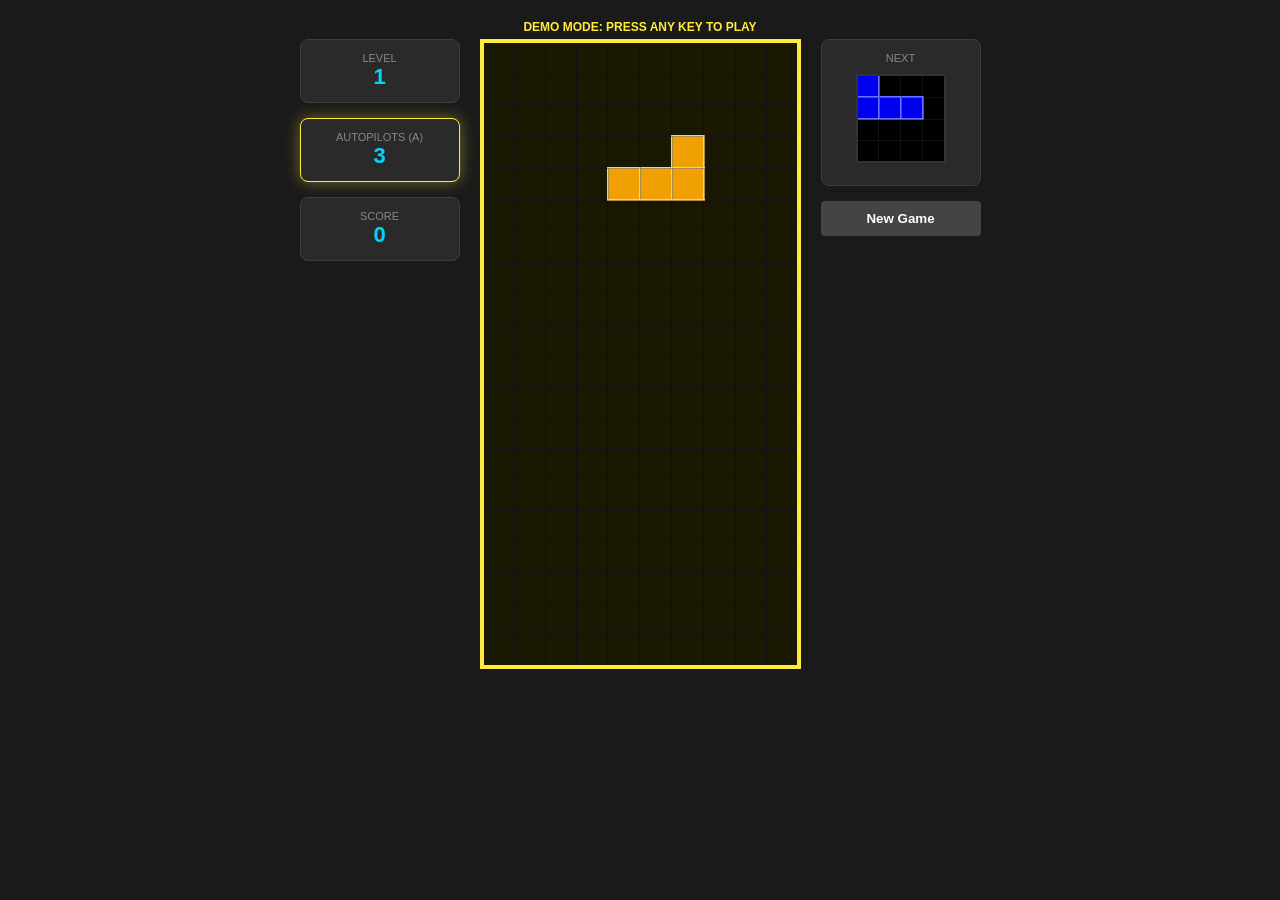
==== index.html @ 6cb23724 "renamed" ====
<!DOCTYPE html>
<html lang="en">
<head>
    <meta charset="UTF-8">
    <title>Tetris - Demo Mode & Autopilot</title>
    <style>
        body {
            display: flex; flex-direction: column; align-items: center;
            background-color: #1a1a1a; color: white; margin: 0;
            font-family: 'Segoe UI', sans-serif; padding-top: 20px;
        }
        .game-container { display: flex; gap: 20px; align-items: flex-start; }
        .side-panel { display: flex; flex-direction: column; gap: 15px; width: 160px; }
        
        .stat-box {
            background: #2a2a2a; padding: 12px; border-radius: 8px;
            text-align: center; border: 1px solid #3d3d3d; transition: 0.3s;
        }
        .stat-label { font-size: 11px; color: #888; text-transform: uppercase; }
        .stat-value { font-size: 22px; font-weight: bold; color: #00d4ff; }
        
        /* Autopilot/Demo Active State */
        .auto-active { border-color: #ffeb3b; box-shadow: 0 0 15px rgba(255, 235, 59, 0.4); }
        #auto-timer { color: #ffeb3b; font-variant-numeric: tabular-nums; }
        .demo-banner { color: #ffeb3b; font-weight: bold; font-size: 12px; margin-bottom: 5px; }

        table { border-collapse: collapse; background-color: #000; border: 4px solid #333; transition: background 0.2s; }
        .autopilot-bg { background-color: #1a1800; border-color: #ffeb3b; }
        td { width: 28px; height: 28px; border: 1px solid #111; }

        #preview-table { border: 2px solid #333; margin: 10px auto; }
        #preview-table td { width: 18px; height: 18px; }

        .color-0 { background-color: #00f0f0; border: 2px inset #70ffff; }
        .color-1 { background-color: #a000f0; border: 2px inset #e070ff; }
        .color-2 { background-color: #00f000; border: 2px inset #70ff70; }
        .color-3 { background-color: #f0f000; border: 2px inset #ffff70; }
        .color-4 { background-color: #f0a000; border: 2px inset #ffcf70; }
        .color-5 { background-color: #0000f0; border: 2px inset #7070ff; }
        .color-6 { background-color: #f00000; border: 2px inset #ff7070; }

        button { padding: 10px; cursor: pointer; background: #444; color: white; border: none; border-radius: 4px; font-weight: bold; }
        button:hover { background: #555; }
    </style>
</head>
<body>

    <div id="demo-msg" class="demo-banner">DEMO MODE: PRESS ANY KEY TO PLAY</div>
    <div class="game-container">
        <div class="side-panel">
            <div class="stat-box" id="level-box">
                <div class="stat-label">Level</div>
                <div id="level" class="stat-value">1</div>
            </div>
            <div class="stat-box" id="auto-box">
                <div class="stat-label">Autopilots (A)</div>
                <div id="auto-count" class="stat-value">3</div>
                <div id="auto-timer" style="font-size: 14px; display: none;">ACTIVE: 5.0s</div>
            </div>
            <div class="stat-box">
                <div class="stat-label">Score</div>
                <div id="score" class="stat-value">0</div>
            </div>
        </div>

        <table id="world"></table>

        <div class="side-panel">
            <div class="stat-box">
                <div class="stat-label">Next</div>
                <table id="preview-table"></table>
            </div>
            <button onclick="resetGame()">New Game</button>
        </div>
    </div>

<script>
const pieces = [
    { shape: ['xxxx'], color: 0 }, { shape: [' x ', 'xxx'], color: 1 }, 
    { shape: [' xx', 'xx '], color: 2 }, { shape: ['xx', 'xx'], color: 3 }, 
    { shape: ['  x','xxx'], color: 4 }, { shape: ['x  ','xxx'], color: 5 },
    { shape: ['xx ', ' xx'], color: 6 }
];

var field = {
    content: [], width: 10, height: 20,
    piece: null, nextPieceData: null,
    table: null, speed: 500, level: 1, isRunning: false,
    score: 0, timer: null, autoCharges: 3,
    isAutoActive: false, autoTimeLeft: 0, autoInterval: null,
    isDemoMode: false,

    init: function() {
        this.table = document.getElementById('world');
        this.resetInternalState();
        this.renderGrids();
        this.startDemo(); // Start in Demo Mode automatically
    },

    resetInternalState: function() {
        this.score = 0; this.level = 1; this.speed = 500; this.autoCharges = 3;
        this.content = Array.from({length: this.width}, () => Array(this.height).fill(false));
        this.nextPieceData = pieces[Math.floor(Math.random() * pieces.length)];
        this.isDemoMode = false;
        document.getElementById('demo-msg').style.visibility = 'hidden';
        this.updateUI();
    },

    renderGrids: function() {
        this.table.innerHTML = "";
        for(let y = 0; y < this.height; y++) {
            let row = this.table.insertRow();
            for(let x = 0; x < this.width; x++) row.insertCell();
        }
        this.previewTable = document.getElementById('preview-table');
        this.previewTable.innerHTML = "";
        for(let y = 0; y < 4; y++) {
            let row = this.previewTable.insertRow();
            for(let x = 0; x < 4; x++) row.insertCell();
        }
    },

    startDemo: function() {
        this.isDemoMode = true;
        this.isAutoActive = true;
        this.isRunning = true;
        document.getElementById('demo-msg').style.visibility = 'visible';
        document.getElementById('auto-box').classList.add('auto-active');
        document.getElementById('world').classList.add('autopilot-bg');
        this.addPiece();
        this.step();
    },

    addPiece: function() {
        const pData = this.nextPieceData;
        this.nextPieceData = pieces[Math.floor(Math.random() * pieces.length)];
        this.drawPreview();
        this.piece = new Piece(pData.shape, pData.color, this);
        if (!this.piece.canMove(0, 0)) { 
            if(this.isDemoMode) { this.resetInternalState(); this.startDemo(); return; } 
            this.gameOver(); return false; 
        }
        this.piece.markMe();
        return true;
    },

    drawPreview: function() {
        for(let y=0; y<4; y++) {
            for(let x=0; x<4; x++) {
                this.previewTable.rows[y].cells[x].className = "";
                if(this.nextPieceData.shape[y] && this.nextPieceData.shape[y][x] === 'x') {
                    this.previewTable.rows[y].cells[x].className = 'color-' + this.nextPieceData.color;
                }
            }
        }
    },

    step: function() {
        if (!this.isRunning) return;
        if (this.isAutoActive) this.runAutoLogic();

        if (this.piece) {
            if (!this.piece.move(0, 1)) {
                this.piece.fix();
                this.checkLines();
                this.piece = null;
                if(!this.addPiece()) return;
            }
        }
        this.timer = setTimeout(() => { this.step(); }, this.speed);
    },

    runAutoLogic: function() {
        if (!this.piece) return;
        if (!this.piece.target) this.piece.target = this.piece.calculateBestMove();

        if (this.piece.rotation !== this.piece.target.rot) {
            this.piece.rotate();
        } else if (this.piece.x < this.piece.target.x) {
            this.piece.move(1, 0);
        } else if (this.piece.x > this.piece.target.x) {
            this.piece.move(-1, 0);
        }
    },

    startAutopilot: function() {
        if (this.isDemoMode) return;
        if (this.autoCharges > 0 && !this.isAutoActive) {
            this.autoCharges--;
            this.isAutoActive = true;
            this.autoTimeLeft = 5.0;
            document.getElementById('auto-box').classList.add('auto-active');
            document.getElementById('world').classList.add('autopilot-bg');
            document.getElementById('auto-timer').style.display = 'block';
            this.updateUI();

            this.autoInterval = setInterval(() => {
                this.autoTimeLeft -= 0.1;
                document.getElementById('auto-timer').innerText = `ACTIVE: ${this.autoTimeLeft.toFixed(1)}s`;
                if (this.autoTimeLeft <= 0) this.stopAutopilot();
            }, 100);
        }
    },

    stopAutopilot: function() {
        this.isAutoActive = false;
        this.isDemoMode = false;
        clearInterval(this.autoInterval);
        document.getElementById('auto-box').classList.remove('auto-active');
        document.getElementById('world').classList.remove('autopilot-bg');
        document.getElementById('auto-timer').style.display = 'none';
        document.getElementById('demo-msg').style.visibility = 'hidden';
    },

    checkLines: function() {
        let cleared = 0;
        for (let y = this.height - 1; y >= 0; y--) {
            if (this.content.every(col => col[y] !== false)) {
                cleared++; this.removeLine(y); y++;
            }
        }
        if (cleared > 0) this.updateScore([0, 100, 300, 500, 800][cleared] * this.level);
    },

    removeLine: function(yLine) {
        for (let y = yLine; y > 0; y--) {
            for (let x = 0; x < this.width; x++) {
                this.content[x][y] = this.content[x][y-1];
                this.table.rows[y].cells[x].className = this.table.rows[y-1].cells[x].className;
            }
        }
    },

    updateScore: function(pts) {
        this.score += pts;
        let oldLvl = this.level;
        this.level = Math.floor(this.score / 1000) + 1;
        if (this.level > oldLvl) this.autoCharges++;
        this.speed = Math.max(100, 500 - (this.level * 30));
        this.updateUI();
    },

    updateUI: function() {
        document.getElementById('score').innerText = this.score;
        document.getElementById('level').innerText = this.level;
        document.getElementById('auto-count').innerText = this.isDemoMode ? "∞" : this.autoCharges;
    },

    gameOver: function() {
        this.isRunning = false; this.stopAutopilot();
        alert("Game Over! Score: " + this.score);
    }
};

function Piece(shape, colorIndex, field) {
    this.shape = shape; this.colorIndex = colorIndex; this.field = field;
    this.x = 3; this.y = 0; this.rotation = 0; this.target = null;

    this.rotate = function() {
        this.unmarkMe();
        let old = this.rotation; this.rotation = (this.rotation + 1) % 4;
        if (!this.canMove(0, 0)) this.rotation = old;
        this.markMe();
    };

    this.canMove = function(ax, ay, rot = this.rotation) {
        let {w, h} = this.dim(rot);
        for(let y = 0; y < h; y++) {
            for(let x = 0; x < w; x++) {
                if (this.shapeState(x, y, rot)) {
                    let nx = this.x + ax + x, ny = this.y + ay + y;
                    if (nx < 0 || nx >= this.field.width || ny >= this.field.height) return false;
                    if (ny >= 0 && this.field.content[nx][ny] !== false) return false;
                }
            }
        }
        return true;
    };

    this.shapeState = function(x, y, rot) {
        let ly = this.shape.length - 1, lx = this.shape[0].length - 1;
        if (rot === 0) return this.shape[y] && this.shape[y][x] === 'x';
        if (rot === 1) return this.shape[ly - x] && this.shape[ly - x][y] === 'x';
        if (rot === 2) return this.shape[ly - y] && this.shape[ly - y][lx - x] === 'x';
        if (rot === 3) return this.shape[x] && this.shape[x][lx - y] === 'x';
    };

    this.dim = function(rot) {
        return (rot % 2 === 0) ? { w: this.shape[0].length, h: this.shape.length } : { w: this.shape.length, h: this.shape[0].length };
    };

    this.move = function(dx, dy) {
        if (this.canMove(dx, dy)) {
            this.unmarkMe(); this.x += dx; this.y += dy; this.markMe();
            return true;
        }
        return false;
    };

    this.markMe = function() {
        let {w, h} = this.dim(this.rotation);
        for(let y = 0; y < h; y++)
            for(let x = 0; x < w; x++)
                if (this.shapeState(x, y, this.rotation)) this.field.table.rows[this.y+y].cells[this.x+x].className = 'color-'+this.colorIndex;
    };

    this.unmarkMe = function() {
        let {w, h} = this.dim(this.rotation);
        for(let y = 0; y < h; y++)
            for(let x = 0; x < w; x++)
                if (this.shapeState(x, y, this.rotation)) this.field.table.rows[this.y+y].cells[this.x+x].className = "";
    };

    this.fix = function() {
        let {w, h} = this.dim(this.rotation);
        for(let y = 0; y < h; y++)
            for(let x = 0; x < w; x++)
                if (this.shapeState(x, y, this.rotation) && this.y+y >= 0) this.field.content[this.x+x][this.y+y] = this.colorIndex;
    };

    this.calculateBestMove = function() {
        let bestX = 0, bestRot = 0, bestScore = -1000000;
        for (let r = 0; r < 4; r++) {
            for (let tx = -2; tx < this.field.width; tx++) {
                let tempX = this.x; this.x = tx; 
                if (this.canMove(0, 0, r)) {
                    let gy = 0; while (this.canMove(0, gy + 1, r)) gy++;
                    let score = gy * 10 - (Math.abs(tx - 4)); // Prefer middle if depth is equal
                    if (score > bestScore) { bestScore = score; bestX = tx; bestRot = r; }
                }
                this.x = tempX;
            }
        }
        return { x: bestX, rot: bestRot };
    };
}

function resetGame() {
    clearTimeout(field.timer); 
    field.stopAutopilot();
    field.init(); 
    field.isDemoMode = false;
    field.isRunning = true; 
    field.addPiece(); 
    field.step();
}

window.onkeydown = (e) => {
    // If demo is running, any key press takes over control
    if (field.isDemoMode) {
        field.stopAutopilot();
        resetGame();
        return;
    }

    if (!field.isRunning || field.isAutoActive) return;
    if (e.keyCode === 37) field.piece.move(-1, 0);
    if (e.keyCode === 39) field.piece.move(1, 0);
    if (e.keyCode === 40) field.piece.move(0, 1);
    if (e.keyCode === 38) field.piece.rotate();
    if (e.keyCode === 32) { e.preventDefault(); while(field.piece.move(0,1)); }
    if (e.keyCode === 65) field.startAutopilot();
};

field.init();
</script>
</body>
</html>
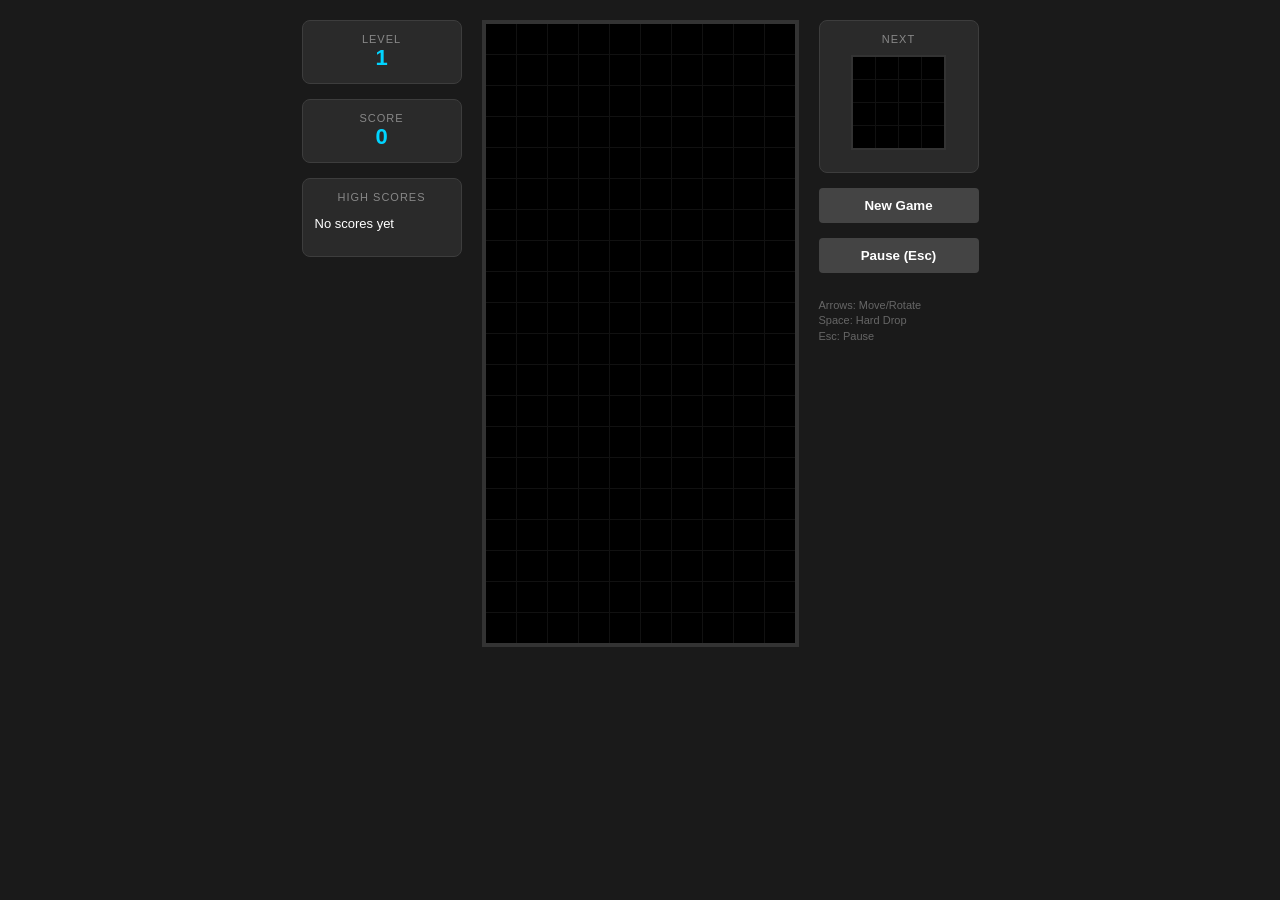
==== commit 800b59b9: "fixing by reverting" ====
--- a/index.html
+++ b/index.html
@@ -2,35 +2,38 @@
 <html lang="en">
 <head>
     <meta charset="UTF-8">
-    <title>Tetris - Demo Mode & Autopilot</title>
+    <title>Tetris JS - Ultimate Edition</title>
     <style>
         body {
-            display: flex; flex-direction: column; align-items: center;
-            background-color: #1a1a1a; color: white; margin: 0;
-            font-family: 'Segoe UI', sans-serif; padding-top: 20px;
+            display: flex;
+            flex-direction: column;
+            align-items: center;
+            background-color: #1a1a1a;
+            color: white;
+            margin: 0;
+            font-family: 'Segoe UI', sans-serif;
+            padding-top: 20px;
         }
         .game-container { display: flex; gap: 20px; align-items: flex-start; }
         .side-panel { display: flex; flex-direction: column; gap: 15px; width: 160px; }
         
         .stat-box {
-            background: #2a2a2a; padding: 12px; border-radius: 8px;
-            text-align: center; border: 1px solid #3d3d3d; transition: 0.3s;
-        }
-        .stat-label { font-size: 11px; color: #888; text-transform: uppercase; }
+            background: #2a2a2a;
+            padding: 12px;
+            border-radius: 8px;
+            text-align: center;
+            border: 1px solid #3d3d3d;
+        }
+        .stat-label { font-size: 11px; color: #888; text-transform: uppercase; letter-spacing: 1px; }
         .stat-value { font-size: 22px; font-weight: bold; color: #00d4ff; }
-        
-        /* Autopilot/Demo Active State */
-        .auto-active { border-color: #ffeb3b; box-shadow: 0 0 15px rgba(255, 235, 59, 0.4); }
-        #auto-timer { color: #ffeb3b; font-variant-numeric: tabular-nums; }
-        .demo-banner { color: #ffeb3b; font-weight: bold; font-size: 12px; margin-bottom: 5px; }
-
-        table { border-collapse: collapse; background-color: #000; border: 4px solid #333; transition: background 0.2s; }
-        .autopilot-bg { background-color: #1a1800; border-color: #ffeb3b; }
-        td { width: 28px; height: 28px; border: 1px solid #111; }
+
+        table { border-collapse: collapse; background-color: #000; border: 4px solid #333; }
+        td { width: 28px; height: 28px; border: 1px solid #111; position: relative; }
 
         #preview-table { border: 2px solid #333; margin: 10px auto; }
-        #preview-table td { width: 18px; height: 18px; }
-
+        #preview-table td { width: 20px; height: 20px; }
+
+        /* Piece Colors */
         .color-0 { background-color: #00f0f0; border: 2px inset #70ffff; }
         .color-1 { background-color: #a000f0; border: 2px inset #e070ff; }
         .color-2 { background-color: #00f000; border: 2px inset #70ff70; }
@@ -39,27 +42,36 @@
         .color-5 { background-color: #0000f0; border: 2px inset #7070ff; }
         .color-6 { background-color: #f00000; border: 2px inset #ff7070; }
 
-        button { padding: 10px; cursor: pointer; background: #444; color: white; border: none; border-radius: 4px; font-weight: bold; }
-        button:hover { background: #555; }
+        /* Ghost Piece Styling */
+        .ghost { 
+            opacity: 0.3; 
+            border: 1px dashed rgba(255,255,255,0.5) !important;
+            background-image: linear-gradient(45deg, rgba(255,255,255,0.1) 25%, transparent 25%);
+        }
+
+        .controls-hint { font-size: 11px; color: #666; margin-top: 10px; line-height: 1.4; }
+        button { padding: 10px; cursor: pointer; background: #444; color: white; border: none; border-radius: 4px; font-weight: bold; transition: 0.2s; }
+        button:hover { background: #00d4ff; color: #000; }
+
+        #high-scores { list-style: none; padding: 0; text-align: left; font-size: 13px; }
+        #high-scores li { display: flex; justify-content: space-between; margin-bottom: 4px; padding: 2px 0; border-bottom: 1px solid #333; }
     </style>
 </head>
 <body>
 
-    <div id="demo-msg" class="demo-banner">DEMO MODE: PRESS ANY KEY TO PLAY</div>
     <div class="game-container">
         <div class="side-panel">
-            <div class="stat-box" id="level-box">
+            <div class="stat-box">
                 <div class="stat-label">Level</div>
                 <div id="level" class="stat-value">1</div>
-            </div>
-            <div class="stat-box" id="auto-box">
-                <div class="stat-label">Autopilots (A)</div>
-                <div id="auto-count" class="stat-value">3</div>
-                <div id="auto-timer" style="font-size: 14px; display: none;">ACTIVE: 5.0s</div>
             </div>
             <div class="stat-box">
                 <div class="stat-label">Score</div>
                 <div id="score" class="stat-value">0</div>
+            </div>
+            <div class="stat-box">
+                <div class="stat-label">High Scores</div>
+                <ul id="high-scores"></ul>
             </div>
         </div>
 
@@ -71,39 +83,59 @@
                 <table id="preview-table"></table>
             </div>
             <button onclick="resetGame()">New Game</button>
+            <button id="pauseBtn" onclick="togglePause()">Pause (Esc)</button>
+            
+            <div class="controls-hint">
+                Arrows: Move/Rotate<br>
+                Space: Hard Drop<br>
+                Esc: Pause
+            </div>
         </div>
     </div>
 
 <script>
 const pieces = [
-    { shape: ['xxxx'], color: 0 }, { shape: [' x ', 'xxx'], color: 1 }, 
-    { shape: [' xx', 'xx '], color: 2 }, { shape: ['xx', 'xx'], color: 3 }, 
-    { shape: ['  x','xxx'], color: 4 }, { shape: ['x  ','xxx'], color: 5 },
+    { shape: ['xxxx'], color: 0 }, 
+    { shape: [' x ', 'xxx'], color: 1 }, 
+    { shape: [' xx', 'xx '], color: 2 }, 
+    { shape: ['xx', 'xx'], color: 3 }, 
+    { shape: ['  x','xxx'], color: 4 }, 
+    { shape: ['x  ','xxx'], color: 5 },
     { shape: ['xx ', ' xx'], color: 6 }
 ];
 
 var field = {
-    content: [], width: 10, height: 20,
-    piece: null, nextPieceData: null,
-    table: null, speed: 500, level: 1, isRunning: false,
-    score: 0, timer: null, autoCharges: 3,
-    isAutoActive: false, autoTimeLeft: 0, autoInterval: null,
-    isDemoMode: false,
-
+    content: [],
+    width: 10,
+    height: 20,
+    piece: null,
+    nextPieceData: null,
+    table: null,
+    previewTable: null,
+    speed: 500,
+    level: 1,
+    isRunning: false,
+    isPaused: false,
+    score: 0,
+    timer: null,
+    
     init: function() {
         this.table = document.getElementById('world');
+        this.previewTable = document.getElementById('preview-table');
         this.resetInternalState();
         this.renderGrids();
-        this.startDemo(); // Start in Demo Mode automatically
+        this.updateHighScoresUI();
     },
 
     resetInternalState: function() {
-        this.score = 0; this.level = 1; this.speed = 500; this.autoCharges = 3;
+        this.score = 0;
+        this.level = 1;
+        this.speed = 500;
+        this.isPaused = false;
+        this.updateScore(0);
         this.content = Array.from({length: this.width}, () => Array(this.height).fill(false));
         this.nextPieceData = pieces[Math.floor(Math.random() * pieces.length)];
-        this.isDemoMode = false;
-        document.getElementById('demo-msg').style.visibility = 'hidden';
-        this.updateUI();
+        document.getElementById('level').innerText = this.level;
     },
 
     renderGrids: function() {
@@ -112,33 +144,22 @@
             let row = this.table.insertRow();
             for(let x = 0; x < this.width; x++) row.insertCell();
         }
-        this.previewTable = document.getElementById('preview-table');
         this.previewTable.innerHTML = "";
         for(let y = 0; y < 4; y++) {
             let row = this.previewTable.insertRow();
             for(let x = 0; x < 4; x++) row.insertCell();
         }
     },
-
-    startDemo: function() {
-        this.isDemoMode = true;
-        this.isAutoActive = true;
-        this.isRunning = true;
-        document.getElementById('demo-msg').style.visibility = 'visible';
-        document.getElementById('auto-box').classList.add('auto-active');
-        document.getElementById('world').classList.add('autopilot-bg');
-        this.addPiece();
-        this.step();
-    },
-
+    
     addPiece: function() {
         const pData = this.nextPieceData;
         this.nextPieceData = pieces[Math.floor(Math.random() * pieces.length)];
         this.drawPreview();
+
         this.piece = new Piece(pData.shape, pData.color, this);
-        if (!this.piece.canMove(0, 0)) { 
-            if(this.isDemoMode) { this.resetInternalState(); this.startDemo(); return; } 
-            this.gameOver(); return false; 
+        if (!this.piece.canMove(0, 0)) {
+            this.gameOver();
+            return false;
         }
         this.piece.markMe();
         return true;
@@ -156,9 +177,7 @@
     },
 
     step: function() {
-        if (!this.isRunning) return;
-        if (this.isAutoActive) this.runAutoLogic();
-
+        if (!this.isRunning || this.isPaused) return;
         if (this.piece) {
             if (!this.piece.move(0, 1)) {
                 this.piece.fix();
@@ -170,56 +189,19 @@
         this.timer = setTimeout(() => { this.step(); }, this.speed);
     },
 
-    runAutoLogic: function() {
-        if (!this.piece) return;
-        if (!this.piece.target) this.piece.target = this.piece.calculateBestMove();
-
-        if (this.piece.rotation !== this.piece.target.rot) {
-            this.piece.rotate();
-        } else if (this.piece.x < this.piece.target.x) {
-            this.piece.move(1, 0);
-        } else if (this.piece.x > this.piece.target.x) {
-            this.piece.move(-1, 0);
-        }
-    },
-
-    startAutopilot: function() {
-        if (this.isDemoMode) return;
-        if (this.autoCharges > 0 && !this.isAutoActive) {
-            this.autoCharges--;
-            this.isAutoActive = true;
-            this.autoTimeLeft = 5.0;
-            document.getElementById('auto-box').classList.add('auto-active');
-            document.getElementById('world').classList.add('autopilot-bg');
-            document.getElementById('auto-timer').style.display = 'block';
-            this.updateUI();
-
-            this.autoInterval = setInterval(() => {
-                this.autoTimeLeft -= 0.1;
-                document.getElementById('auto-timer').innerText = `ACTIVE: ${this.autoTimeLeft.toFixed(1)}s`;
-                if (this.autoTimeLeft <= 0) this.stopAutopilot();
-            }, 100);
-        }
-    },
-
-    stopAutopilot: function() {
-        this.isAutoActive = false;
-        this.isDemoMode = false;
-        clearInterval(this.autoInterval);
-        document.getElementById('auto-box').classList.remove('auto-active');
-        document.getElementById('world').classList.remove('autopilot-bg');
-        document.getElementById('auto-timer').style.display = 'none';
-        document.getElementById('demo-msg').style.visibility = 'hidden';
-    },
-
     checkLines: function() {
-        let cleared = 0;
+        let linesCleared = 0;
         for (let y = this.height - 1; y >= 0; y--) {
             if (this.content.every(col => col[y] !== false)) {
-                cleared++; this.removeLine(y); y++;
-            }
-        }
-        if (cleared > 0) this.updateScore([0, 100, 300, 500, 800][cleared] * this.level);
+                linesCleared++;
+                this.removeLine(y);
+                y++; 
+            }
+        }
+        if (linesCleared > 0) {
+            const bonus = [0, 100, 300, 500, 800];
+            this.updateScore(bonus[linesCleared] * this.level);
+        }
     },
 
     removeLine: function(yLine) {
@@ -229,46 +211,86 @@
                 this.table.rows[y].cells[x].className = this.table.rows[y-1].cells[x].className;
             }
         }
+        for (let x = 0; x < this.width; x++) {
+            this.content[x][0] = false;
+            this.table.rows[0].cells[x].className = "";
+        }
     },
 
     updateScore: function(pts) {
         this.score += pts;
-        let oldLvl = this.level;
-        this.level = Math.floor(this.score / 1000) + 1;
-        if (this.level > oldLvl) this.autoCharges++;
-        this.speed = Math.max(100, 500 - (this.level * 30));
-        this.updateUI();
-    },
-
-    updateUI: function() {
         document.getElementById('score').innerText = this.score;
-        document.getElementById('level').innerText = this.level;
-        document.getElementById('auto-count').innerText = this.isDemoMode ? "∞" : this.autoCharges;
+        let newLevel = Math.floor(this.score / 1000) + 1;
+        if (newLevel > this.level) {
+            this.level = newLevel;
+            this.speed = Math.max(80, 500 - (this.level * 35));
+            document.getElementById('level').innerText = this.level;
+        }
     },
 
     gameOver: function() {
-        this.isRunning = false; this.stopAutopilot();
-        alert("Game Over! Score: " + this.score);
+        this.isRunning = false;
+        this.saveHighScore(this.score);
+        alert("GAME OVER\nFinal Score: " + this.score);
+        this.updateHighScoresUI();
+    },
+
+    saveHighScore: function(score) {
+        let scores = JSON.parse(localStorage.getItem('tetris_scores_v2') || "[]");
+        scores.push(score);
+        scores.sort((a, b) => b - a);
+        localStorage.setItem('tetris_scores_v2', JSON.stringify(scores.slice(0, 5)));
+    },
+
+    updateHighScoresUI: function() {
+        const scores = JSON.parse(localStorage.getItem('tetris_scores_v2') || "[]");
+        const list = document.getElementById('high-scores');
+        list.innerHTML = scores.length ? scores.map((s, i) => `<li><span>#${i+1}</span> <span>${s}</span></li>`).join('') : "No scores yet";
     }
 };
 
 function Piece(shape, colorIndex, field) {
-    this.shape = shape; this.colorIndex = colorIndex; this.field = field;
-    this.x = 3; this.y = 0; this.rotation = 0; this.target = null;
-
+    this.shape = shape;
+    this.colorIndex = colorIndex;
+    this.field = field;
+    this.x = 3;
+    this.y = 0;
+    this.rotation = 0;
+    
     this.rotate = function() {
         this.unmarkMe();
-        let old = this.rotation; this.rotation = (this.rotation + 1) % 4;
-        if (!this.canMove(0, 0)) this.rotation = old;
+        let oldRot = this.rotation;
+        this.rotation = (this.rotation + 1) % 4;
+        if (!this.canMove(0, 0)) this.rotation = oldRot;
         this.markMe();
     };
-
-    this.canMove = function(ax, ay, rot = this.rotation) {
-        let {w, h} = this.dim(rot);
+        
+    this.shapeState = function(x, y) {   
+        let lx = this.shape[0].length - 1;
+        let ly = this.shape.length - 1;  
+        try {
+            switch(this.rotation) {
+                case 0: return this.shape[y] && this.shape[y][x] === 'x';
+                case 1: return this.shape[ly - x] && this.shape[ly - x][y] === 'x';
+                case 2: return this.shape[ly - y] && this.shape[ly - y][lx - x] === 'x';
+                case 3: return this.shape[x] && this.shape[x][lx - y] === 'x';
+            }
+        } catch(e) { return false; }
+    };
+    
+    this.dim = function() {
+        return (this.rotation % 2 === 0) ? 
+            { w: this.shape[0].length, h: this.shape.length } : 
+            { w: this.shape.length, h: this.shape[0].length };
+    };
+
+    this.canMove = function(ax, ay) {
+        let {w, h} = this.dim();
         for(let y = 0; y < h; y++) {
             for(let x = 0; x < w; x++) {
-                if (this.shapeState(x, y, rot)) {
-                    let nx = this.x + ax + x, ny = this.y + ay + y;
+                if (this.shapeState(x, y)) {
+                    let nx = this.x + ax + x;
+                    let ny = this.y + ay + y;
                     if (nx < 0 || nx >= this.field.width || ny >= this.field.height) return false;
                     if (ny >= 0 && this.field.content[nx][ny] !== false) return false;
                 }
@@ -277,92 +299,111 @@
         return true;
     };
 
-    this.shapeState = function(x, y, rot) {
-        let ly = this.shape.length - 1, lx = this.shape[0].length - 1;
-        if (rot === 0) return this.shape[y] && this.shape[y][x] === 'x';
-        if (rot === 1) return this.shape[ly - x] && this.shape[ly - x][y] === 'x';
-        if (rot === 2) return this.shape[ly - y] && this.shape[ly - y][lx - x] === 'x';
-        if (rot === 3) return this.shape[x] && this.shape[x][lx - y] === 'x';
-    };
-
-    this.dim = function(rot) {
-        return (rot % 2 === 0) ? { w: this.shape[0].length, h: this.shape.length } : { w: this.shape.length, h: this.shape[0].length };
+    this.getGhostY = function() {
+        let ghostY = this.y;
+        while (this.canMove(0, (ghostY - this.y) + 1)) {
+            ghostY++;
+        }
+        return ghostY;
     };
 
     this.move = function(dx, dy) {
         if (this.canMove(dx, dy)) {
-            this.unmarkMe(); this.x += dx; this.y += dy; this.markMe();
+            this.unmarkMe();
+            this.x += dx; this.y += dy;    
+            this.markMe();
             return true;
         }
         return false;
     };
 
+    this.hardDrop = function() {
+        this.unmarkMe();
+        this.y = this.getGhostY();
+        this.markMe();
+        this.fix();
+        this.field.checkLines();
+        this.field.piece = null;
+        this.field.addPiece();
+    };
+    
     this.markMe = function() {
-        let {w, h} = this.dim(this.rotation);
-        for(let y = 0; y < h; y++)
-            for(let x = 0; x < w; x++)
-                if (this.shapeState(x, y, this.rotation)) this.field.table.rows[this.y+y].cells[this.x+x].className = 'color-'+this.colorIndex;
+        let {w, h} = this.dim();
+        let gy = this.getGhostY();
+        // Draw Ghost
+        for(let y = 0; y < h; y++) {
+            for(let x = 0; x < w; x++) {
+                if (this.shapeState(x, y)) {
+                    let cell = this.field.table.rows[gy+y].cells[this.x+x];
+                    cell.classList.add('color-' + this.colorIndex, 'ghost');
+                }
+            }
+        }
+        // Draw Piece
+        for(let y = 0; y < h; y++) {
+            for(let x = 0; x < w; x++) {
+                if (this.shapeState(x, y)) {
+                    let cell = this.field.table.rows[this.y+y].cells[this.x+x];
+                    cell.className = 'color-' + this.colorIndex; // overwrites ghost
+                }
+            }
+        }
     };
 
     this.unmarkMe = function() {
-        let {w, h} = this.dim(this.rotation);
-        for(let y = 0; y < h; y++)
-            for(let x = 0; x < w; x++)
-                if (this.shapeState(x, y, this.rotation)) this.field.table.rows[this.y+y].cells[this.x+x].className = "";
-    };
-
+        let {w, h} = this.dim();
+        let gy = this.getGhostY();
+        for(let y = 0; y < h; y++) {
+            for(let x = 0; x < w; x++) {
+                if (this.shapeState(x, y)) {
+                    this.field.table.rows[this.y+y].cells[this.x+x].className = "";
+                    this.field.table.rows[gy+y].cells[this.x+x].className = "";
+                }
+            }
+        }
+    };
+    
     this.fix = function() {
-        let {w, h} = this.dim(this.rotation);
-        for(let y = 0; y < h; y++)
-            for(let x = 0; x < w; x++)
-                if (this.shapeState(x, y, this.rotation) && this.y+y >= 0) this.field.content[this.x+x][this.y+y] = this.colorIndex;
-    };
-
-    this.calculateBestMove = function() {
-        let bestX = 0, bestRot = 0, bestScore = -1000000;
-        for (let r = 0; r < 4; r++) {
-            for (let tx = -2; tx < this.field.width; tx++) {
-                let tempX = this.x; this.x = tx; 
-                if (this.canMove(0, 0, r)) {
-                    let gy = 0; while (this.canMove(0, gy + 1, r)) gy++;
-                    let score = gy * 10 - (Math.abs(tx - 4)); // Prefer middle if depth is equal
-                    if (score > bestScore) { bestScore = score; bestX = tx; bestRot = r; }
-                }
-                this.x = tempX;
-            }
-        }
-        return { x: bestX, rot: bestRot };
+        let {w, h} = this.dim();
+        for(let y = 0; y < h; y++) {
+            for(let x = 0; x < w; x++) {
+                if (this.shapeState(x, y)) {
+                    if (this.y+y >= 0) this.field.content[this.x+x][this.y+y] = this.colorIndex;
+                }
+            }
+        }
     };
 }
 
+function togglePause() {
+    if (!field.isRunning) return;
+    field.isPaused = !field.isPaused;
+    document.getElementById('pauseBtn').innerText = field.isPaused ? 'Resume' : 'Pause (Esc)';
+    if (!field.isPaused) field.step();
+}
+
 function resetGame() {
-    clearTimeout(field.timer); 
-    field.stopAutopilot();
-    field.init(); 
-    field.isDemoMode = false;
-    field.isRunning = true; 
-    field.addPiece(); 
+    clearTimeout(field.timer);
+    field.init();
+    field.isRunning = true;
+    field.addPiece();
     field.step();
 }
 
-window.onkeydown = (e) => {
-    // If demo is running, any key press takes over control
-    if (field.isDemoMode) {
-        field.stopAutopilot();
-        resetGame();
-        return;
-    }
-
-    if (!field.isRunning || field.isAutoActive) return;
-    if (e.keyCode === 37) field.piece.move(-1, 0);
-    if (e.keyCode === 39) field.piece.move(1, 0);
-    if (e.keyCode === 40) field.piece.move(0, 1);
-    if (e.keyCode === 38) field.piece.rotate();
-    if (e.keyCode === 32) { e.preventDefault(); while(field.piece.move(0,1)); }
-    if (e.keyCode === 65) field.startAutopilot();
+window.onload = () => {
+    field.init();
+    window.onkeydown = (e) => {
+        if (e.keyCode === 27) togglePause();
+        if (!field.piece || field.isPaused) return;
+        switch(e.keyCode) {
+            case 37: field.piece.move(-1, 0); break;
+            case 39: field.piece.move(1, 0);  break;
+            case 40: field.piece.move(0, 1);  break;
+            case 38: field.piece.rotate();    break;
+            case 32: e.preventDefault(); field.piece.hardDrop(); break;
+        }
+    };
 };
-
-field.init();
 </script>
 </body>
 </html>
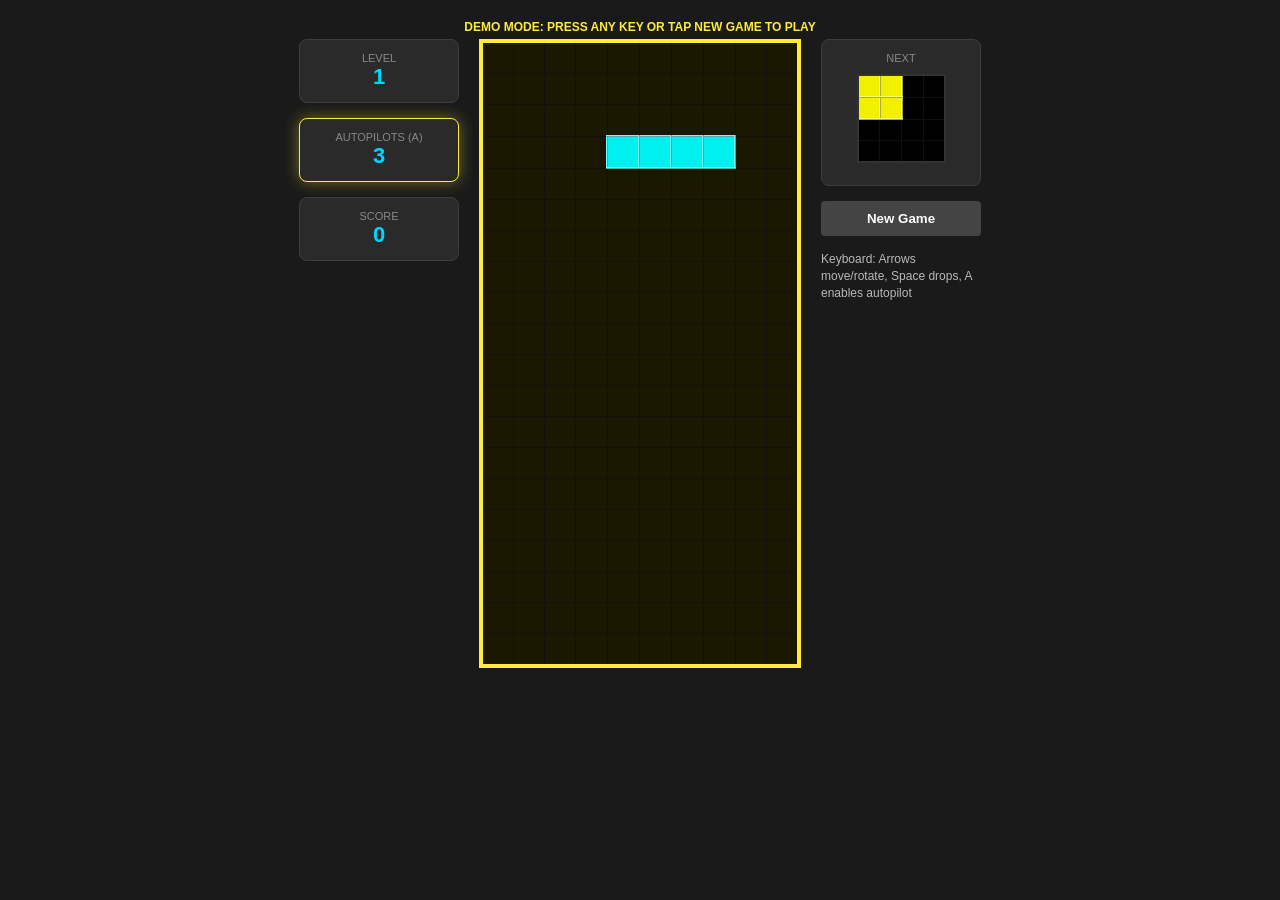
==== commit d6e36763: "added single screen, touch gestures" ====
--- a/index.html
+++ b/index.html
@@ -2,408 +2,63 @@
 <html lang="en">
 <head>
     <meta charset="UTF-8">
-    <title>Tetris JS - Ultimate Edition</title>
-    <style>
-        body {
-            display: flex;
-            flex-direction: column;
-            align-items: center;
-            background-color: #1a1a1a;
-            color: white;
-            margin: 0;
-            font-family: 'Segoe UI', sans-serif;
-            padding-top: 20px;
-        }
-        .game-container { display: flex; gap: 20px; align-items: flex-start; }
-        .side-panel { display: flex; flex-direction: column; gap: 15px; width: 160px; }
-        
-        .stat-box {
-            background: #2a2a2a;
-            padding: 12px;
-            border-radius: 8px;
-            text-align: center;
-            border: 1px solid #3d3d3d;
-        }
-        .stat-label { font-size: 11px; color: #888; text-transform: uppercase; letter-spacing: 1px; }
-        .stat-value { font-size: 22px; font-weight: bold; color: #00d4ff; }
-
-        table { border-collapse: collapse; background-color: #000; border: 4px solid #333; }
-        td { width: 28px; height: 28px; border: 1px solid #111; position: relative; }
-
-        #preview-table { border: 2px solid #333; margin: 10px auto; }
-        #preview-table td { width: 20px; height: 20px; }
-
-        /* Piece Colors */
-        .color-0 { background-color: #00f0f0; border: 2px inset #70ffff; }
-        .color-1 { background-color: #a000f0; border: 2px inset #e070ff; }
-        .color-2 { background-color: #00f000; border: 2px inset #70ff70; }
-        .color-3 { background-color: #f0f000; border: 2px inset #ffff70; }
-        .color-4 { background-color: #f0a000; border: 2px inset #ffcf70; }
-        .color-5 { background-color: #0000f0; border: 2px inset #7070ff; }
-        .color-6 { background-color: #f00000; border: 2px inset #ff7070; }
-
-        /* Ghost Piece Styling */
-        .ghost { 
-            opacity: 0.3; 
-            border: 1px dashed rgba(255,255,255,0.5) !important;
-            background-image: linear-gradient(45deg, rgba(255,255,255,0.1) 25%, transparent 25%);
-        }
-
-        .controls-hint { font-size: 11px; color: #666; margin-top: 10px; line-height: 1.4; }
-        button { padding: 10px; cursor: pointer; background: #444; color: white; border: none; border-radius: 4px; font-weight: bold; transition: 0.2s; }
-        button:hover { background: #00d4ff; color: #000; }
-
-        #high-scores { list-style: none; padding: 0; text-align: left; font-size: 13px; }
-        #high-scores li { display: flex; justify-content: space-between; margin-bottom: 4px; padding: 2px 0; border-bottom: 1px solid #333; }
-    </style>
+    <meta name="viewport" content="width=device-width, initial-scale=1.0, viewport-fit=cover">
+    <title>Tetris - Demo Mode & Autopilot</title>
+    <link rel="stylesheet" href="css/style.css">
 </head>
 <body>
+    <div id="demo-msg" class="demo-banner">DEMO MODE: PRESS ANY KEY OR TAP NEW GAME TO PLAY</div>
 
     <div class="game-container">
         <div class="side-panel">
-            <div class="stat-box">
+            <div class="stat-box" id="level-box">
                 <div class="stat-label">Level</div>
                 <div id="level" class="stat-value">1</div>
             </div>
+
+            <div class="stat-box" id="auto-box">
+                <div class="stat-label">Autopilots (A)</div>
+                <div id="auto-count" class="stat-value">3</div>
+                <div id="auto-timer">ACTIVE: 5.0s</div>
+            </div>
+
             <div class="stat-box">
                 <div class="stat-label">Score</div>
                 <div id="score" class="stat-value">0</div>
             </div>
-            <div class="stat-box">
-                <div class="stat-label">High Scores</div>
-                <ul id="high-scores"></ul>
-            </div>
         </div>
 
-        <table id="world"></table>
+        <table id="world" aria-label="Tetris board"></table>
 
         <div class="side-panel">
             <div class="stat-box">
                 <div class="stat-label">Next</div>
-                <table id="preview-table"></table>
+                <table id="preview-table" aria-label="Next piece"></table>
             </div>
-            <button onclick="resetGame()">New Game</button>
-            <button id="pauseBtn" onclick="togglePause()">Pause (Esc)</button>
-            
+
+            <button id="new-game-btn" type="button">New Game</button>
+
             <div class="controls-hint">
-                Arrows: Move/Rotate<br>
-                Space: Hard Drop<br>
-                Esc: Pause
+                Keyboard: Arrows move/rotate, Space drops, A enables autopilot
+            </div>
+
+            <div class="mobile-controls" aria-label="Touch controls">
+                <div class="mobile-controls-row">
+                    <button class="mobile-btn" type="button" data-action="rotate">Rotate</button>
+                    <button class="mobile-btn" type="button" data-action="drop">Drop</button>
+                </div>
+                <div class="mobile-controls-row">
+                    <button class="mobile-btn" type="button" data-action="left">Left</button>
+                    <button class="mobile-btn" type="button" data-action="down">Down</button>
+                    <button class="mobile-btn" type="button" data-action="right">Right</button>
+                </div>
+                <div class="mobile-controls-row">
+                    <button class="mobile-btn" type="button" data-action="autopilot">Autopilot</button>
+                </div>
             </div>
         </div>
     </div>
 
-<script>
-const pieces = [
-    { shape: ['xxxx'], color: 0 }, 
-    { shape: [' x ', 'xxx'], color: 1 }, 
-    { shape: [' xx', 'xx '], color: 2 }, 
-    { shape: ['xx', 'xx'], color: 3 }, 
-    { shape: ['  x','xxx'], color: 4 }, 
-    { shape: ['x  ','xxx'], color: 5 },
-    { shape: ['xx ', ' xx'], color: 6 }
-];
-
-var field = {
-    content: [],
-    width: 10,
-    height: 20,
-    piece: null,
-    nextPieceData: null,
-    table: null,
-    previewTable: null,
-    speed: 500,
-    level: 1,
-    isRunning: false,
-    isPaused: false,
-    score: 0,
-    timer: null,
-    
-    init: function() {
-        this.table = document.getElementById('world');
-        this.previewTable = document.getElementById('preview-table');
-        this.resetInternalState();
-        this.renderGrids();
-        this.updateHighScoresUI();
-    },
-
-    resetInternalState: function() {
-        this.score = 0;
-        this.level = 1;
-        this.speed = 500;
-        this.isPaused = false;
-        this.updateScore(0);
-        this.content = Array.from({length: this.width}, () => Array(this.height).fill(false));
-        this.nextPieceData = pieces[Math.floor(Math.random() * pieces.length)];
-        document.getElementById('level').innerText = this.level;
-    },
-
-    renderGrids: function() {
-        this.table.innerHTML = "";
-        for(let y = 0; y < this.height; y++) {
-            let row = this.table.insertRow();
-            for(let x = 0; x < this.width; x++) row.insertCell();
-        }
-        this.previewTable.innerHTML = "";
-        for(let y = 0; y < 4; y++) {
-            let row = this.previewTable.insertRow();
-            for(let x = 0; x < 4; x++) row.insertCell();
-        }
-    },
-    
-    addPiece: function() {
-        const pData = this.nextPieceData;
-        this.nextPieceData = pieces[Math.floor(Math.random() * pieces.length)];
-        this.drawPreview();
-
-        this.piece = new Piece(pData.shape, pData.color, this);
-        if (!this.piece.canMove(0, 0)) {
-            this.gameOver();
-            return false;
-        }
-        this.piece.markMe();
-        return true;
-    },
-
-    drawPreview: function() {
-        for(let y=0; y<4; y++) {
-            for(let x=0; x<4; x++) {
-                this.previewTable.rows[y].cells[x].className = "";
-                if(this.nextPieceData.shape[y] && this.nextPieceData.shape[y][x] === 'x') {
-                    this.previewTable.rows[y].cells[x].className = 'color-' + this.nextPieceData.color;
-                }
-            }
-        }
-    },
-
-    step: function() {
-        if (!this.isRunning || this.isPaused) return;
-        if (this.piece) {
-            if (!this.piece.move(0, 1)) {
-                this.piece.fix();
-                this.checkLines();
-                this.piece = null;
-                if(!this.addPiece()) return;
-            }
-        }
-        this.timer = setTimeout(() => { this.step(); }, this.speed);
-    },
-
-    checkLines: function() {
-        let linesCleared = 0;
-        for (let y = this.height - 1; y >= 0; y--) {
-            if (this.content.every(col => col[y] !== false)) {
-                linesCleared++;
-                this.removeLine(y);
-                y++; 
-            }
-        }
-        if (linesCleared > 0) {
-            const bonus = [0, 100, 300, 500, 800];
-            this.updateScore(bonus[linesCleared] * this.level);
-        }
-    },
-
-    removeLine: function(yLine) {
-        for (let y = yLine; y > 0; y--) {
-            for (let x = 0; x < this.width; x++) {
-                this.content[x][y] = this.content[x][y-1];
-                this.table.rows[y].cells[x].className = this.table.rows[y-1].cells[x].className;
-            }
-        }
-        for (let x = 0; x < this.width; x++) {
-            this.content[x][0] = false;
-            this.table.rows[0].cells[x].className = "";
-        }
-    },
-
-    updateScore: function(pts) {
-        this.score += pts;
-        document.getElementById('score').innerText = this.score;
-        let newLevel = Math.floor(this.score / 1000) + 1;
-        if (newLevel > this.level) {
-            this.level = newLevel;
-            this.speed = Math.max(80, 500 - (this.level * 35));
-            document.getElementById('level').innerText = this.level;
-        }
-    },
-
-    gameOver: function() {
-        this.isRunning = false;
-        this.saveHighScore(this.score);
-        alert("GAME OVER\nFinal Score: " + this.score);
-        this.updateHighScoresUI();
-    },
-
-    saveHighScore: function(score) {
-        let scores = JSON.parse(localStorage.getItem('tetris_scores_v2') || "[]");
-        scores.push(score);
-        scores.sort((a, b) => b - a);
-        localStorage.setItem('tetris_scores_v2', JSON.stringify(scores.slice(0, 5)));
-    },
-
-    updateHighScoresUI: function() {
-        const scores = JSON.parse(localStorage.getItem('tetris_scores_v2') || "[]");
-        const list = document.getElementById('high-scores');
-        list.innerHTML = scores.length ? scores.map((s, i) => `<li><span>#${i+1}</span> <span>${s}</span></li>`).join('') : "No scores yet";
-    }
-};
-
-function Piece(shape, colorIndex, field) {
-    this.shape = shape;
-    this.colorIndex = colorIndex;
-    this.field = field;
-    this.x = 3;
-    this.y = 0;
-    this.rotation = 0;
-    
-    this.rotate = function() {
-        this.unmarkMe();
-        let oldRot = this.rotation;
-        this.rotation = (this.rotation + 1) % 4;
-        if (!this.canMove(0, 0)) this.rotation = oldRot;
-        this.markMe();
-    };
-        
-    this.shapeState = function(x, y) {   
-        let lx = this.shape[0].length - 1;
-        let ly = this.shape.length - 1;  
-        try {
-            switch(this.rotation) {
-                case 0: return this.shape[y] && this.shape[y][x] === 'x';
-                case 1: return this.shape[ly - x] && this.shape[ly - x][y] === 'x';
-                case 2: return this.shape[ly - y] && this.shape[ly - y][lx - x] === 'x';
-                case 3: return this.shape[x] && this.shape[x][lx - y] === 'x';
-            }
-        } catch(e) { return false; }
-    };
-    
-    this.dim = function() {
-        return (this.rotation % 2 === 0) ? 
-            { w: this.shape[0].length, h: this.shape.length } : 
-            { w: this.shape.length, h: this.shape[0].length };
-    };
-
-    this.canMove = function(ax, ay) {
-        let {w, h} = this.dim();
-        for(let y = 0; y < h; y++) {
-            for(let x = 0; x < w; x++) {
-                if (this.shapeState(x, y)) {
-                    let nx = this.x + ax + x;
-                    let ny = this.y + ay + y;
-                    if (nx < 0 || nx >= this.field.width || ny >= this.field.height) return false;
-                    if (ny >= 0 && this.field.content[nx][ny] !== false) return false;
-                }
-            }
-        }
-        return true;
-    };
-
-    this.getGhostY = function() {
-        let ghostY = this.y;
-        while (this.canMove(0, (ghostY - this.y) + 1)) {
-            ghostY++;
-        }
-        return ghostY;
-    };
-
-    this.move = function(dx, dy) {
-        if (this.canMove(dx, dy)) {
-            this.unmarkMe();
-            this.x += dx; this.y += dy;    
-            this.markMe();
-            return true;
-        }
-        return false;
-    };
-
-    this.hardDrop = function() {
-        this.unmarkMe();
-        this.y = this.getGhostY();
-        this.markMe();
-        this.fix();
-        this.field.checkLines();
-        this.field.piece = null;
-        this.field.addPiece();
-    };
-    
-    this.markMe = function() {
-        let {w, h} = this.dim();
-        let gy = this.getGhostY();
-        // Draw Ghost
-        for(let y = 0; y < h; y++) {
-            for(let x = 0; x < w; x++) {
-                if (this.shapeState(x, y)) {
-                    let cell = this.field.table.rows[gy+y].cells[this.x+x];
-                    cell.classList.add('color-' + this.colorIndex, 'ghost');
-                }
-            }
-        }
-        // Draw Piece
-        for(let y = 0; y < h; y++) {
-            for(let x = 0; x < w; x++) {
-                if (this.shapeState(x, y)) {
-                    let cell = this.field.table.rows[this.y+y].cells[this.x+x];
-                    cell.className = 'color-' + this.colorIndex; // overwrites ghost
-                }
-            }
-        }
-    };
-
-    this.unmarkMe = function() {
-        let {w, h} = this.dim();
-        let gy = this.getGhostY();
-        for(let y = 0; y < h; y++) {
-            for(let x = 0; x < w; x++) {
-                if (this.shapeState(x, y)) {
-                    this.field.table.rows[this.y+y].cells[this.x+x].className = "";
-                    this.field.table.rows[gy+y].cells[this.x+x].className = "";
-                }
-            }
-        }
-    };
-    
-    this.fix = function() {
-        let {w, h} = this.dim();
-        for(let y = 0; y < h; y++) {
-            for(let x = 0; x < w; x++) {
-                if (this.shapeState(x, y)) {
-                    if (this.y+y >= 0) this.field.content[this.x+x][this.y+y] = this.colorIndex;
-                }
-            }
-        }
-    };
-}
-
-function togglePause() {
-    if (!field.isRunning) return;
-    field.isPaused = !field.isPaused;
-    document.getElementById('pauseBtn').innerText = field.isPaused ? 'Resume' : 'Pause (Esc)';
-    if (!field.isPaused) field.step();
-}
-
-function resetGame() {
-    clearTimeout(field.timer);
-    field.init();
-    field.isRunning = true;
-    field.addPiece();
-    field.step();
-}
-
-window.onload = () => {
-    field.init();
-    window.onkeydown = (e) => {
-        if (e.keyCode === 27) togglePause();
-        if (!field.piece || field.isPaused) return;
-        switch(e.keyCode) {
-            case 37: field.piece.move(-1, 0); break;
-            case 39: field.piece.move(1, 0);  break;
-            case 40: field.piece.move(0, 1);  break;
-            case 38: field.piece.rotate();    break;
-            case 32: e.preventDefault(); field.piece.hardDrop(); break;
-        }
-    };
-};
-</script>
+    <script src="js/main.js" defer></script>
 </body>
-</html>+</html>
--- a/css/style.css
+++ b/css/style.css
@@ -0,0 +1,163 @@
+body {
+    display: flex;
+    flex-direction: column;
+    align-items: center;
+    background-color: #1a1a1a;
+    color: white;
+    margin: 0;
+    font-family: 'Segoe UI', sans-serif;
+    padding: 20px 12px;
+}
+
+.game-container {
+    display: flex;
+    gap: 20px;
+    align-items: flex-start;
+}
+
+.side-panel {
+    display: flex;
+    flex-direction: column;
+    gap: 15px;
+    width: 160px;
+}
+
+.stat-box {
+    background: #2a2a2a;
+    padding: 12px;
+    border-radius: 8px;
+    text-align: center;
+    border: 1px solid #3d3d3d;
+    transition: 0.3s;
+}
+
+.stat-label {
+    font-size: 11px;
+    color: #888;
+    text-transform: uppercase;
+}
+
+.stat-value {
+    font-size: 22px;
+    font-weight: bold;
+    color: #00d4ff;
+}
+
+.auto-active {
+    border-color: #ffeb3b;
+    box-shadow: 0 0 15px rgba(255, 235, 59, 0.4);
+}
+
+#auto-timer {
+    color: #ffeb3b;
+    font-variant-numeric: tabular-nums;
+    font-size: 14px;
+    display: none;
+}
+
+.demo-banner {
+    color: #ffeb3b;
+    font-weight: bold;
+    font-size: 12px;
+    margin-bottom: 5px;
+    text-align: center;
+}
+
+table {
+    border-collapse: collapse;
+    background-color: #000;
+    border: 4px solid #333;
+    transition: background 0.2s;
+}
+
+.autopilot-bg {
+    background-color: #1a1800;
+    border-color: #ffeb3b;
+}
+
+td {
+    width: 28px;
+    height: 28px;
+    border: 1px solid #111;
+}
+
+#preview-table {
+    border: 2px solid #333;
+    margin: 10px auto;
+}
+
+#preview-table td {
+    width: 18px;
+    height: 18px;
+}
+
+.color-0 { background-color: #00f0f0; border: 2px inset #70ffff; }
+.color-1 { background-color: #a000f0; border: 2px inset #e070ff; }
+.color-2 { background-color: #00f000; border: 2px inset #70ff70; }
+.color-3 { background-color: #f0f000; border: 2px inset #ffff70; }
+.color-4 { background-color: #f0a000; border: 2px inset #ffcf70; }
+.color-5 { background-color: #0000f0; border: 2px inset #7070ff; }
+.color-6 { background-color: #f00000; border: 2px inset #ff7070; }
+
+button {
+    padding: 10px;
+    cursor: pointer;
+    background: #444;
+    color: white;
+    border: none;
+    border-radius: 4px;
+    font-weight: bold;
+}
+
+button:hover {
+    background: #555;
+}
+
+.controls-hint {
+    font-size: 12px;
+    color: #b9b9b9;
+    line-height: 1.4;
+}
+
+.mobile-controls {
+    display: none;
+    margin-top: 12px;
+    width: 100%;
+    max-width: 320px;
+    user-select: none;
+    touch-action: manipulation;
+}
+
+.mobile-controls-row {
+    display: flex;
+    gap: 8px;
+    justify-content: center;
+    margin-bottom: 8px;
+}
+
+.mobile-btn {
+    min-width: 68px;
+    min-height: 52px;
+    border-radius: 10px;
+    font-size: 16px;
+    font-weight: 700;
+    border: 1px solid #5a5a5a;
+}
+
+@media (max-width: 900px) {
+    .game-container {
+        flex-direction: column;
+        align-items: center;
+        width: 100%;
+    }
+
+    .side-panel {
+        width: min(100%, 360px);
+    }
+}
+
+@media (hover: none), (pointer: coarse), (max-width: 900px) {
+    .mobile-controls {
+        display: block;
+    }
+}
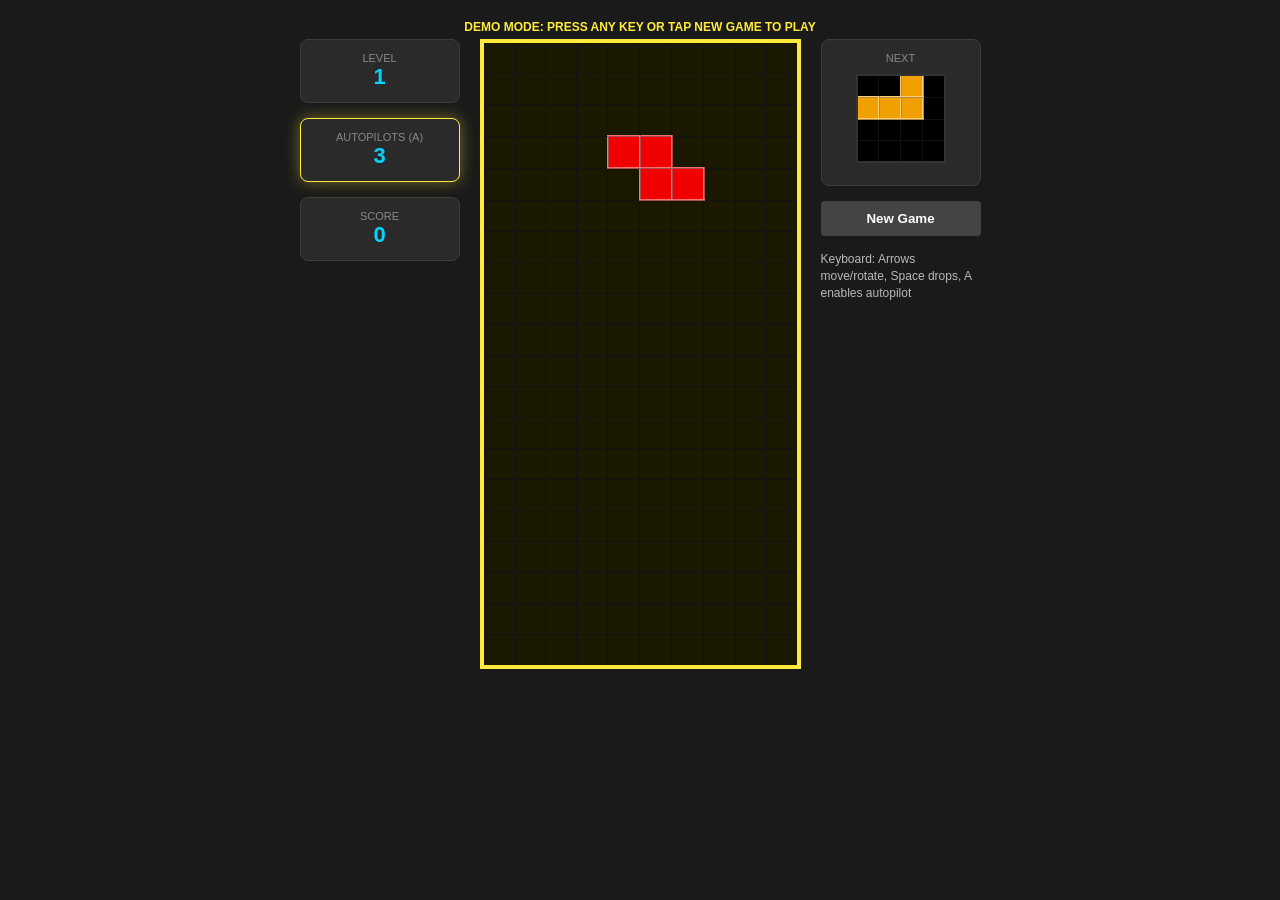
==== commit 4a21d7ad: "refactor main.js to use ES6 modules and streamline game logic; update index.html to load main.js as " ====
--- a/index.html
+++ b/index.html
@@ -59,6 +59,6 @@
         </div>
     </div>
 
-    <script src="js/main.js" defer></script>
+    <script type="module" src="js/main.js"></script>
 </body>
 </html>
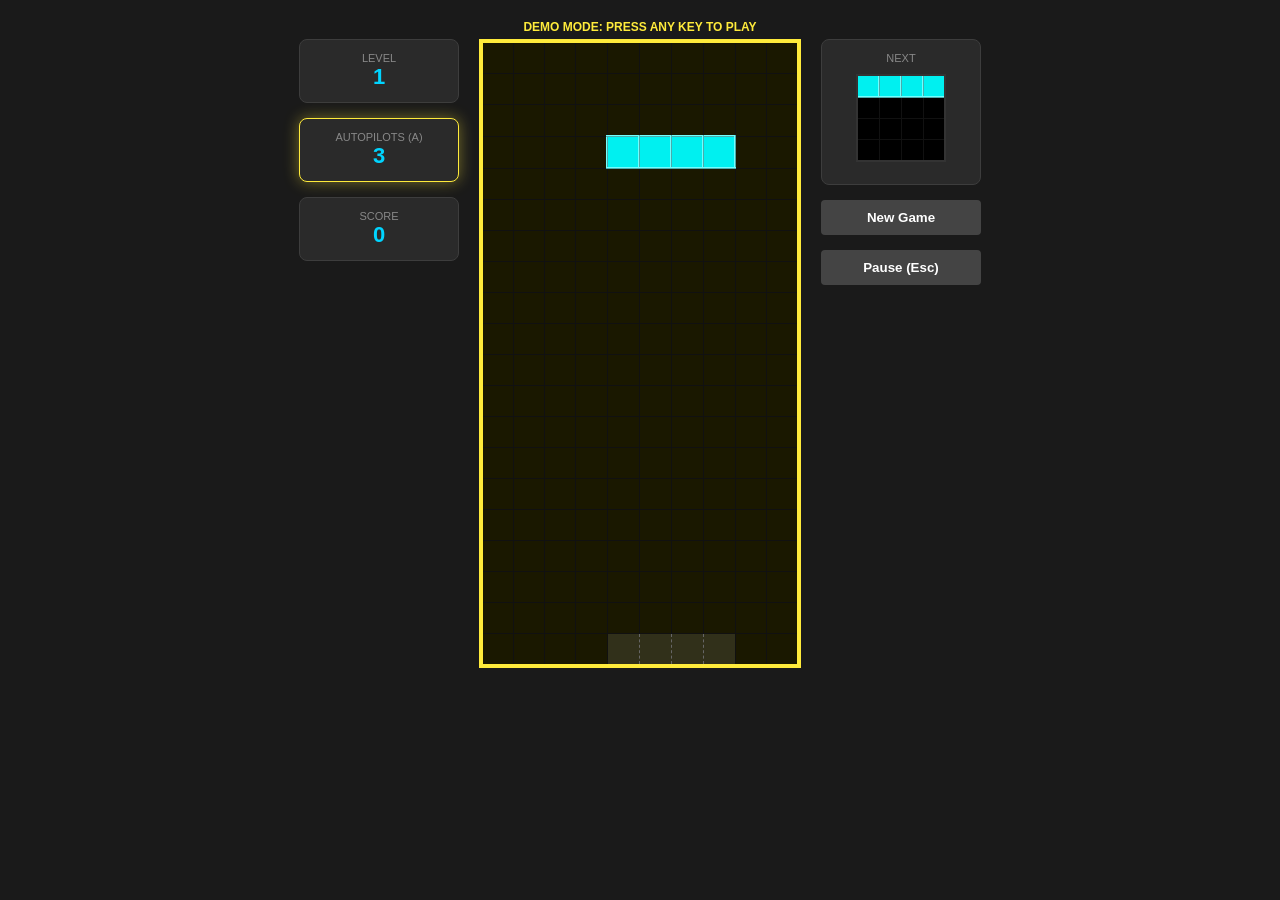
==== commit 68a89012: "added ghost" ====
--- a/index.html
+++ b/index.html
@@ -2,63 +2,431 @@
 <html lang="en">
 <head>
     <meta charset="UTF-8">
-    <meta name="viewport" content="width=device-width, initial-scale=1.0, viewport-fit=cover">
     <title>Tetris - Demo Mode & Autopilot</title>
-    <link rel="stylesheet" href="css/style.css">
+    <style>
+        body {
+            display: flex; flex-direction: column; align-items: center;
+            background-color: #1a1a1a; color: white; margin: 0;
+            font-family: 'Segoe UI', sans-serif; padding-top: 20px;
+        }
+        .game-container { display: flex; gap: 20px; align-items: flex-start; }
+        .side-panel { display: flex; flex-direction: column; gap: 15px; width: 160px; }
+        
+        .stat-box {
+            background: #2a2a2a; padding: 12px; border-radius: 8px;
+            text-align: center; border: 1px solid #3d3d3d; transition: 0.3s;
+        }
+        .stat-label { font-size: 11px; color: #888; text-transform: uppercase; }
+        .stat-value { font-size: 22px; font-weight: bold; color: #00d4ff; }
+        
+        /* Autopilot/Demo Active State */
+        .auto-active { border-color: #ffeb3b; box-shadow: 0 0 15px rgba(255, 235, 59, 0.4); }
+        #auto-timer { color: #ffeb3b; font-variant-numeric: tabular-nums; }
+        .demo-banner { color: #ffeb3b; font-weight: bold; font-size: 12px; margin-bottom: 5px; }
+
+        table { border-collapse: collapse; background-color: #000; border: 4px solid #333; transition: background 0.2s; }
+        .autopilot-bg { background-color: #1a1800; border-color: #ffeb3b; }
+        td { width: 28px; height: 28px; border: 1px solid #111; }
+
+        #preview-table { border: 2px solid #333; margin: 10px auto; }
+        #preview-table td { width: 18px; height: 18px; }
+
+        .color-0 { background-color: #00f0f0; border: 2px inset #70ffff; }
+        .color-1 { background-color: #a000f0; border: 2px inset #e070ff; }
+        .color-2 { background-color: #00f000; border: 2px inset #70ff70; }
+        .color-3 { background-color: #f0f000; border: 2px inset #ffff70; }
+        .color-4 { background-color: #f0a000; border: 2px inset #ffcf70; }
+        .color-5 { background-color: #0000f0; border: 2px inset #7070ff; }
+        .color-6 { background-color: #f00000; border: 2px inset #ff7070; }
+
+        /* Ghost piece preview */
+        .ghost {
+            background-color: rgba(255, 255, 255, 0.1);
+            border: 1px dashed #666;
+        }
+
+        button { padding: 10px; cursor: pointer; background: #444; color: white; border: none; border-radius: 4px; font-weight: bold; }
+        button:hover { background: #555; }
+    </style>
 </head>
 <body>
-    <div id="demo-msg" class="demo-banner">DEMO MODE: PRESS ANY KEY OR TAP NEW GAME TO PLAY</div>
-
+
+    <div id="demo-msg" class="demo-banner">DEMO MODE: PRESS ANY KEY TO PLAY</div>
     <div class="game-container">
         <div class="side-panel">
             <div class="stat-box" id="level-box">
                 <div class="stat-label">Level</div>
                 <div id="level" class="stat-value">1</div>
             </div>
-
             <div class="stat-box" id="auto-box">
                 <div class="stat-label">Autopilots (A)</div>
                 <div id="auto-count" class="stat-value">3</div>
-                <div id="auto-timer">ACTIVE: 5.0s</div>
+                <div id="auto-timer" style="font-size: 14px; display: none;">ACTIVE: 5.0s</div>
             </div>
-
             <div class="stat-box">
                 <div class="stat-label">Score</div>
                 <div id="score" class="stat-value">0</div>
             </div>
         </div>
 
-        <table id="world" aria-label="Tetris board"></table>
+        <table id="world"></table>
 
         <div class="side-panel">
             <div class="stat-box">
                 <div class="stat-label">Next</div>
-                <table id="preview-table" aria-label="Next piece"></table>
+                <table id="preview-table"></table>
             </div>
-
-            <button id="new-game-btn" type="button">New Game</button>
-
-            <div class="controls-hint">
-                Keyboard: Arrows move/rotate, Space drops, A enables autopilot
-            </div>
-
-            <div class="mobile-controls" aria-label="Touch controls">
-                <div class="mobile-controls-row">
-                    <button class="mobile-btn" type="button" data-action="rotate">Rotate</button>
-                    <button class="mobile-btn" type="button" data-action="drop">Drop</button>
-                </div>
-                <div class="mobile-controls-row">
-                    <button class="mobile-btn" type="button" data-action="left">Left</button>
-                    <button class="mobile-btn" type="button" data-action="down">Down</button>
-                    <button class="mobile-btn" type="button" data-action="right">Right</button>
-                </div>
-                <div class="mobile-controls-row">
-                    <button class="mobile-btn" type="button" data-action="autopilot">Autopilot</button>
-                </div>
-            </div>
+            <button onclick="resetGame()">New Game</button>
+            <button onclick="togglePause()">Pause (Esc)</button>
         </div>
     </div>
 
-    <script type="module" src="js/main.js"></script>
+<script>
+const pieces = [
+    { shape: ['xxxx'], color: 0 }, { shape: [' x ', 'xxx'], color: 1 }, 
+    { shape: [' xx', 'xx '], color: 2 }, { shape: ['xx', 'xx'], color: 3 }, 
+    { shape: ['  x','xxx'], color: 4 }, { shape: ['x  ','xxx'], color: 5 },
+    { shape: ['xx ', ' xx'], color: 6 }
+];
+
+var field = {
+    content: [], width: 10, height: 20,
+    piece: null, nextPieceData: null,
+    table: null, speed: 500, level: 1, isRunning: false,
+    score: 0, timer: null, autoCharges: 3,
+    isAutoActive: false, autoTimeLeft: 0, autoInterval: null,
+    isDemoMode: false,
+
+    init: function() {
+        this.table = document.getElementById('world');
+        this.resetInternalState();
+        this.renderGrids();
+        this.startDemo(); // Start in Demo Mode automatically
+    },
+
+    resetInternalState: function() {
+        this.score = 0; this.level = 1; this.speed = 500; this.autoCharges = 3;
+        this.content = Array.from({length: this.width}, () => Array(this.height).fill(false));
+        this.nextPieceData = pieces[Math.floor(Math.random() * pieces.length)];
+        this.isDemoMode = false;
+        document.getElementById('demo-msg').style.visibility = 'hidden';
+        this.updateUI();
+    },
+
+    renderGrids: function() {
+        this.table.innerHTML = "";
+        for(let y = 0; y < this.height; y++) {
+            let row = this.table.insertRow();
+            for(let x = 0; x < this.width; x++) row.insertCell();
+        }
+        this.previewTable = document.getElementById('preview-table');
+        this.previewTable.innerHTML = "";
+        for(let y = 0; y < 4; y++) {
+            let row = this.previewTable.insertRow();
+            for(let x = 0; x < 4; x++) row.insertCell();
+        }
+    },
+
+    startDemo: function() {
+        this.isDemoMode = true;
+        this.isAutoActive = true;
+        this.isRunning = true;
+        document.getElementById('demo-msg').style.visibility = 'visible';
+        document.getElementById('auto-box').classList.add('auto-active');
+        document.getElementById('world').classList.add('autopilot-bg');
+        this.addPiece();
+        this.step();
+    },
+
+    addPiece: function() {
+        const pData = this.nextPieceData;
+        this.nextPieceData = pieces[Math.floor(Math.random() * pieces.length)];
+        this.drawPreview();
+        this.piece = new Piece(pData.shape, pData.color, this);
+        if (!this.piece.canMove(0, 0)) { 
+            if(this.isDemoMode) { this.resetInternalState(); this.startDemo(); return; } 
+            this.gameOver(); return false; 
+        }
+        this.piece.markMe();
+        return true;
+    },
+
+    drawPreview: function() {
+        for(let y=0; y<4; y++) {
+            for(let x=0; x<4; x++) {
+                this.previewTable.rows[y].cells[x].className = "";
+                if(this.nextPieceData.shape[y] && this.nextPieceData.shape[y][x] === 'x') {
+                    this.previewTable.rows[y].cells[x].className = 'color-' + this.nextPieceData.color;
+                }
+            }
+        }
+    },
+
+    step: function() {
+        if (!this.isRunning) return;
+        if (this.isAutoActive) this.runAutoLogic();
+
+        if (this.piece) {
+            if (!this.piece.move(0, 1)) {
+                this.piece.fix();
+                this.checkLines();
+                this.piece = null;
+                if(!this.addPiece()) return;
+            }
+        }
+        this.timer = setTimeout(() => { this.step(); }, this.speed);
+    },
+
+    runAutoLogic: function() {
+        if (!this.piece) return;
+        if (!this.piece.target) this.piece.target = this.piece.calculateBestMove();
+
+        if (this.piece.rotation !== this.piece.target.rot) {
+            this.piece.rotate();
+        } else if (this.piece.x < this.piece.target.x) {
+            this.piece.move(1, 0);
+        } else if (this.piece.x > this.piece.target.x) {
+            this.piece.move(-1, 0);
+        }
+    },
+
+    startAutopilot: function() {
+        if (this.isDemoMode) return;
+        if (this.autoCharges > 0 && !this.isAutoActive) {
+            this.autoCharges--;
+            this.isAutoActive = true;
+            this.autoTimeLeft = 5.0;
+            document.getElementById('auto-box').classList.add('auto-active');
+            document.getElementById('world').classList.add('autopilot-bg');
+            document.getElementById('auto-timer').style.display = 'block';
+            this.updateUI();
+
+            this.autoInterval = setInterval(() => {
+                this.autoTimeLeft -= 0.1;
+                document.getElementById('auto-timer').innerText = `ACTIVE: ${this.autoTimeLeft.toFixed(1)}s`;
+                if (this.autoTimeLeft <= 0) this.stopAutopilot();
+            }, 100);
+        }
+    },
+
+    stopAutopilot: function() {
+        this.isAutoActive = false;
+        this.isDemoMode = false;
+        clearInterval(this.autoInterval);
+        document.getElementById('auto-box').classList.remove('auto-active');
+        document.getElementById('world').classList.remove('autopilot-bg');
+        document.getElementById('auto-timer').style.display = 'none';
+        document.getElementById('demo-msg').style.visibility = 'hidden';
+    },
+
+    checkLines: function() {
+        let cleared = 0;
+        for (let y = this.height - 1; y >= 0; y--) {
+            if (this.content.every(col => col[y] !== false)) {
+                cleared++; this.removeLine(y); y++;
+            }
+        }
+        if (cleared > 0) this.updateScore([0, 100, 300, 500, 800][cleared] * this.level);
+    },
+
+    removeLine: function(yLine) {
+        for (let y = yLine; y > 0; y--) {
+            for (let x = 0; x < this.width; x++) {
+                this.content[x][y] = this.content[x][y-1];
+                this.table.rows[y].cells[x].className = this.table.rows[y-1].cells[x].className;
+            }
+        }
+    },
+
+    updateScore: function(pts) {
+        this.score += pts;
+        let oldLvl = this.level;
+        this.level = Math.floor(this.score / 1000) + 1;
+        if (this.level > oldLvl) this.autoCharges++;
+        this.speed = Math.max(100, 500 - (this.level * 30));
+        this.updateUI();
+    },
+
+    updateUI: function() {
+        document.getElementById('score').innerText = this.score;
+        document.getElementById('level').innerText = this.level;
+        document.getElementById('auto-count').innerText = this.isDemoMode ? "∞" : this.autoCharges;
+    },
+
+    gameOver: function() {
+        this.isRunning = false; this.stopAutopilot();
+        alert("Game Over! Score: " + this.score);
+    }
+};
+
+function Piece(shape, colorIndex, field) {
+    this.shape = shape; this.colorIndex = colorIndex; this.field = field;
+    this.x = 3; this.y = 0; this.rotation = 0; this.target = null;
+
+    this.rotate = function() {
+        this.unmarkMe();
+        let old = this.rotation; this.rotation = (this.rotation + 1) % 4;
+        if (!this.canMove(0, 0)) this.rotation = old;
+        this.markMe();
+    };
+
+    this.canMove = function(ax, ay, rot = this.rotation) {
+        let {w, h} = this.dim(rot);
+        for(let y = 0; y < h; y++) {
+            for(let x = 0; x < w; x++) {
+                if (this.shapeState(x, y, rot)) {
+                    let nx = this.x + ax + x, ny = this.y + ay + y;
+                    if (nx < 0 || nx >= this.field.width || ny >= this.field.height) return false;
+                    if (ny >= 0 && this.field.content[nx][ny] !== false) return false;
+                }
+            }
+        }
+        return true;
+    };
+
+    this.shapeState = function(x, y, rot) {
+        let ly = this.shape.length - 1, lx = this.shape[0].length - 1;
+        if (rot === 0) return this.shape[y] && this.shape[y][x] === 'x';
+        if (rot === 1) return this.shape[ly - x] && this.shape[ly - x][y] === 'x';
+        if (rot === 2) return this.shape[ly - y] && this.shape[ly - y][lx - x] === 'x';
+        if (rot === 3) return this.shape[x] && this.shape[x][lx - y] === 'x';
+    };
+
+    this.dim = function(rot) {
+        return (rot % 2 === 0) ? { w: this.shape[0].length, h: this.shape.length } : { w: this.shape.length, h: this.shape[0].length };
+    };
+
+    this.move = function(dx, dy) {
+        if (this.canMove(dx, dy)) {
+            this.unmarkMe();
+            this.x += dx;
+            this.y += dy;
+            this.markMe();
+            return true;
+        }
+        return false;
+    };
+
+    this.markMe = function() {
+        const { w, h } = this.dim(this.rotation);
+
+        // Clear previous ghost cells
+        for (let gy = 0; gy < this.field.height; gy++) {
+            for (let gx = 0; gx < this.field.width; gx++) {
+                const cell = this.field.table.rows[gy].cells[gx];
+                if (cell.classList.contains('ghost')) {
+                    cell.classList.remove('ghost');
+                }
+            }
+        }
+
+        // Draw ghost piece (projected landing position)
+        let drop = 0;
+        while (this.canMove(0, drop + 1)) {
+            drop++;
+        }
+        if (drop > 0) {
+            for (let y = 0; y < h; y++) {
+                for (let x = 0; x < w; x++) {
+                    if (this.shapeState(x, y, this.rotation)) {
+                        const gx = this.x + x;
+                        const gy = this.y + drop + y;
+                        if (gy >= 0 && this.field.content[gx][gy] === false) {
+                            this.field.table.rows[gy].cells[gx].classList.add('ghost');
+                        }
+                    }
+                }
+            }
+        }
+
+        // Draw active piece
+        for (let y = 0; y < h; y++) {
+            for (let x = 0; x < w; x++) {
+                if (this.shapeState(x, y, this.rotation)) {
+                    this.field.table.rows[this.y + y].cells[this.x + x].className = 'color-' + this.colorIndex;
+                }
+            }
+        }
+    };
+
+    this.unmarkMe = function() {
+        let {w, h} = this.dim(this.rotation);
+        for(let y = 0; y < h; y++)
+            for(let x = 0; x < w; x++)
+                if (this.shapeState(x, y, this.rotation)) this.field.table.rows[this.y+y].cells[this.x+x].className = "";
+    };
+
+    this.fix = function() {
+        let {w, h} = this.dim(this.rotation);
+        for(let y = 0; y < h; y++)
+            for(let x = 0; x < w; x++)
+                if (this.shapeState(x, y, this.rotation) && this.y+y >= 0) this.field.content[this.x+x][this.y+y] = this.colorIndex;
+    };
+
+    this.calculateBestMove = function() {
+        let bestX = 0, bestRot = 0, bestScore = -1000000;
+        for (let r = 0; r < 4; r++) {
+            for (let tx = -2; tx < this.field.width; tx++) {
+                let tempX = this.x; this.x = tx; 
+                if (this.canMove(0, 0, r)) {
+                    let gy = 0; while (this.canMove(0, gy + 1, r)) gy++;
+                    let score = gy * 10 - (Math.abs(tx - 4)); // Prefer middle if depth is equal
+                    if (score > bestScore) { bestScore = score; bestX = tx; bestRot = r; }
+                }
+                this.x = tempX;
+            }
+        }
+        return { x: bestX, rot: bestRot };
+    };
+}
+
+function resetGame() {
+    clearTimeout(field.timer); 
+    field.stopAutopilot();
+    field.resetInternalState();
+    field.renderGrids();
+    field.isDemoMode = false;
+    field.isRunning = true; 
+    field.addPiece(); 
+    field.step();
+}
+
+function togglePause() {
+    // Do not allow pausing while in demo mode
+    if (field.isDemoMode) return;
+
+    if (field.isRunning) {
+        field.isRunning = false;
+        clearTimeout(field.timer);
+    } else {
+        field.isRunning = true;
+        field.step();
+    }
+}
+
+window.onkeydown = (e) => {
+    // If demo is running, any key press takes over control
+    if (field.isDemoMode) {
+        field.stopAutopilot();
+        resetGame();
+        return;
+    }
+
+    if (e.keyCode === 27) { // Escape toggles pause
+        togglePause();
+        return;
+    }
+
+    if (!field.isRunning || field.isAutoActive) return;
+    if (e.keyCode === 37) field.piece.move(-1, 0);
+    if (e.keyCode === 39) field.piece.move(1, 0);
+    if (e.keyCode === 40) field.piece.move(0, 1);
+    if (e.keyCode === 38) field.piece.rotate();
+    if (e.keyCode === 32) { e.preventDefault(); while(field.piece.move(0,1)); }
+    if (e.keyCode === 65) field.startAutopilot();
+};
+
+field.init();
+</script>
 </body>
-</html>
+</html>
